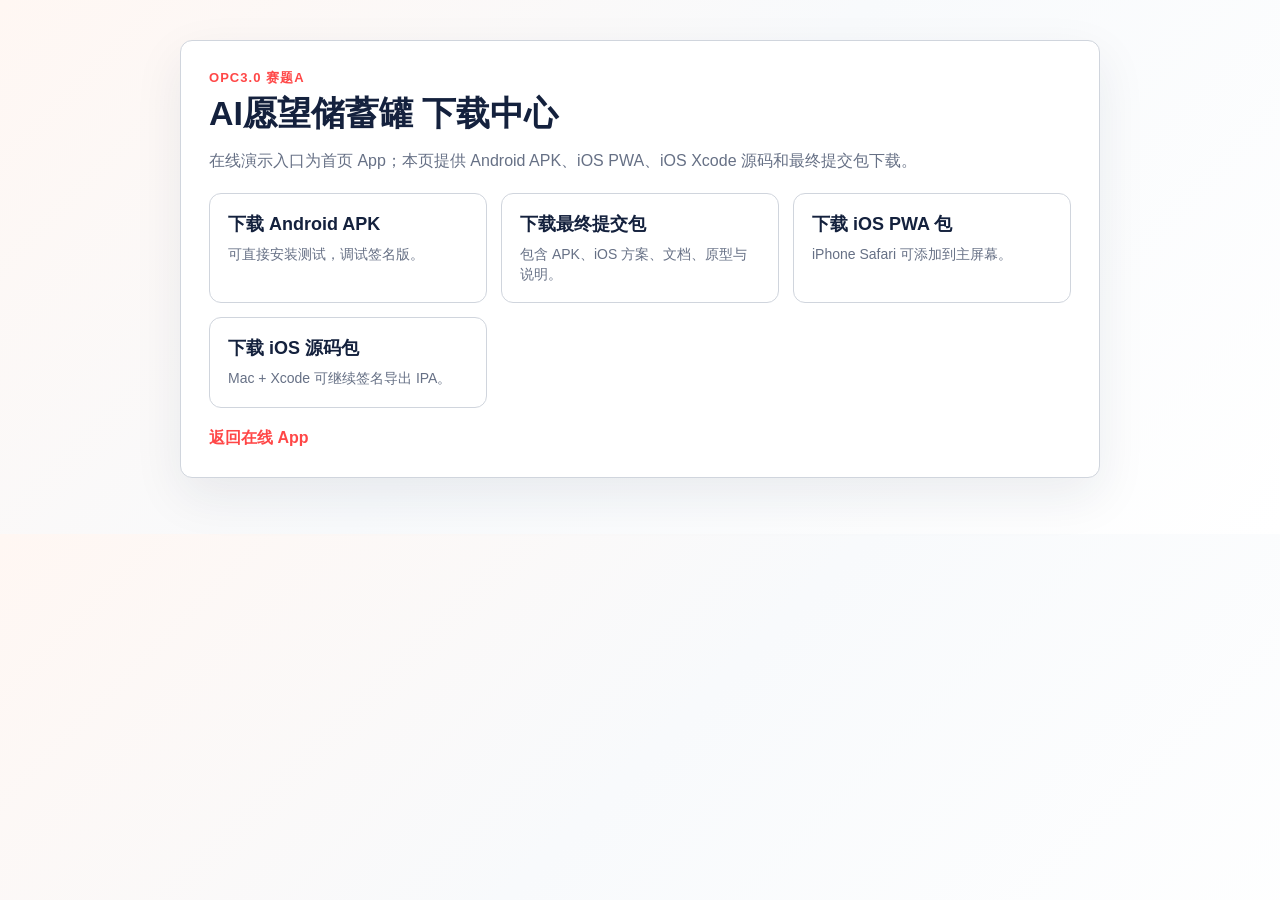
==== downloads.html @ 5b5d4d13 "Deploy AI Wish Saver Render site" ====
<!doctype html>
<html lang="zh-CN">
<head>
  <meta charset="utf-8" />
  <meta name="viewport" content="width=device-width, initial-scale=1" />
  <title>AI愿望储蓄罐 下载中心</title>
  <style>
    :root { color-scheme: light; font-family: "Segoe UI", "Microsoft YaHei", Arial, sans-serif; --red:#ff4747; --ink:#14213d; --muted:#667085; --line:#d0d5dd; --soft:#f8fafc; }
    * { box-sizing: border-box; }
    body { margin: 0; background: linear-gradient(135deg,#fff7f3,#f8fafc 48%,#fff); color: var(--ink); }
    main { max-width: 960px; margin: 0 auto; padding: 40px 20px 56px; }
    .hero { background: #fff; border: 1px solid var(--line); border-radius: 12px; padding: 28px; box-shadow: 0 18px 50px rgba(20,33,61,.08); }
    .kicker { color: var(--red); font-size: 13px; font-weight: 900; letter-spacing: .08em; text-transform: uppercase; }
    h1 { margin: 8px 0; font-size: 34px; line-height: 1.1; }
    p { color: var(--muted); line-height: 1.65; }
    .grid { display: grid; grid-template-columns: repeat(auto-fit, minmax(240px, 1fr)); gap: 14px; margin-top: 18px; }
    a.card { display: block; text-decoration: none; color: inherit; background: #fff; border: 1px solid var(--line); border-radius: 12px; padding: 18px; transition: .18s ease; }
    a.card:hover { transform: translateY(-2px); border-color: var(--red); box-shadow: 0 14px 32px rgba(20,33,61,.08); }
    a.card strong { display: block; margin-bottom: 8px; font-size: 18px; }
    a.card span { color: var(--muted); font-size: 14px; line-height: 1.45; }
    .primary { background: var(--red); color: #fff; border-color: var(--red); }
    .primary span { color: rgba(255,255,255,.86); }
    .back { display: inline-flex; margin-top: 20px; color: var(--red); font-weight: 800; text-decoration: none; }
  </style>
</head>
<body>
  <main>
    <section class="hero">
      <div class="kicker">OPC3.0 赛题A</div>
      <h1>AI愿望储蓄罐 下载中心</h1>
      <p>在线演示入口为首页 App；本页提供 Android APK、iOS PWA、iOS Xcode 源码和最终提交包下载。</p>
      <div class="grid">
        <a class="card primary" href="./downloads/OPC3赛题A_AI愿望储蓄罐.apk" download>
          <strong>下载 Android APK</strong>
          <span>可直接安装测试，调试签名版。</span>
        </a>
        <a class="card" href="./downloads/OPC3赛题A_AI愿望储蓄罐_最终提交包_含APK_iOS.zip" download>
          <strong>下载最终提交包</strong>
          <span>包含 APK、iOS 方案、文档、原型与说明。</span>
        </a>
        <a class="card" href="./downloads/OPC3A_AIWishSaver_iOS_PWA.zip" download>
          <strong>下载 iOS PWA 包</strong>
          <span>iPhone Safari 可添加到主屏幕。</span>
        </a>
        <a class="card" href="./downloads/OPC3A_AIWishSaver_iOS_WKWebView_Source.zip" download>
          <strong>下载 iOS 源码包</strong>
          <span>Mac + Xcode 可继续签名导出 IPA。</span>
        </a>
      </div>
      <a class="back" href="./">返回在线 App</a>
    </section>
  </main>
</body>
</html>
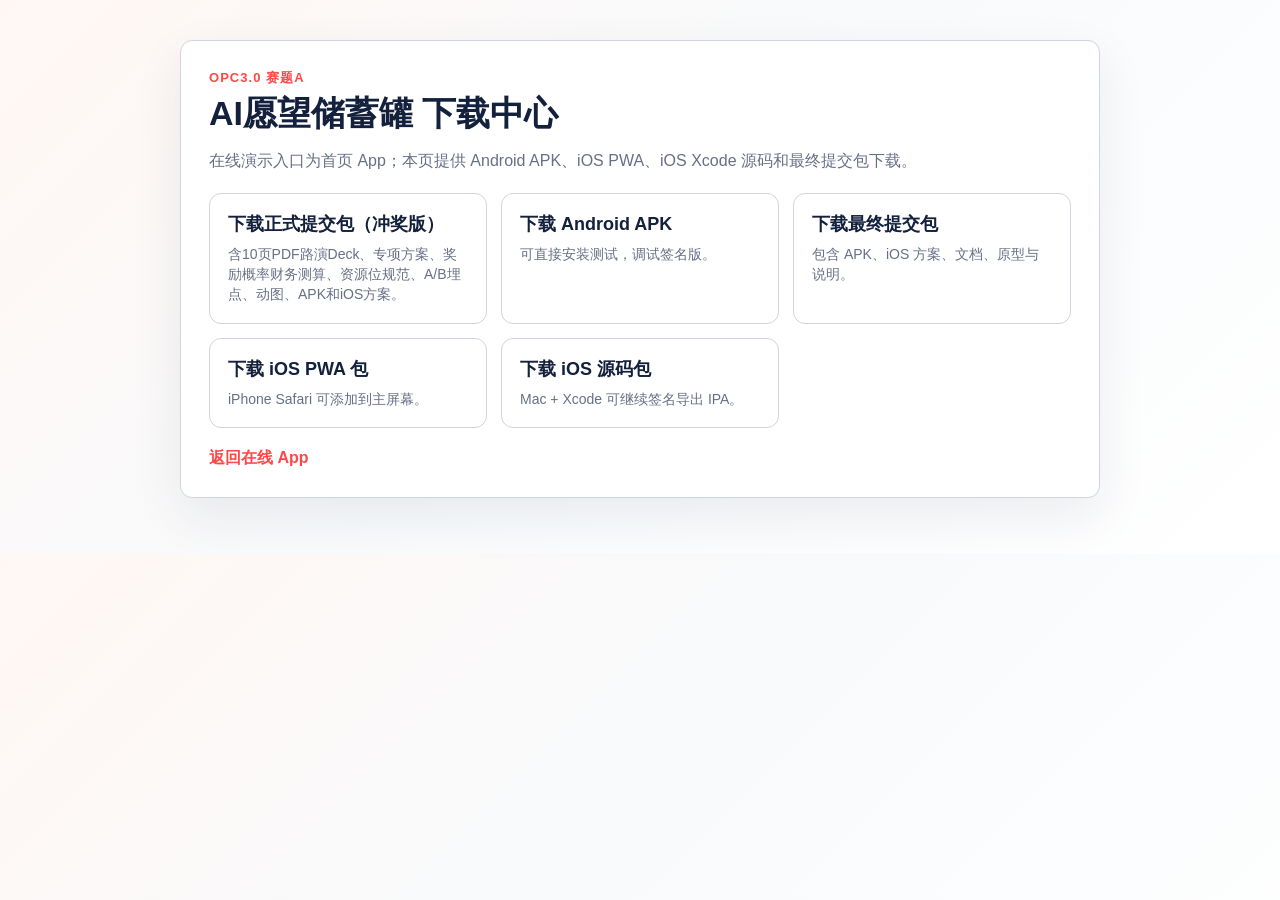
==== commit a9942982: "Align submission with Topic A requirements" ====
--- a/downloads.html
+++ b/downloads.html
@@ -30,6 +30,10 @@
       <h1>AI愿望储蓄罐 下载中心</h1>
       <p>在线演示入口为首页 App；本页提供 Android APK、iOS PWA、iOS Xcode 源码和最终提交包下载。</p>
       <div class="grid">
+        <a class="card primary" href="./downloads/OPC3赛题A_AI愿望储蓄罐_正式提交包_冲奖版.zip" download>
+          <strong>下载正式提交包（冲奖版）</strong>
+          <span>含10页PDF路演Deck、专项方案、奖励概率财务测算、资源位规范、A/B埋点、动图、APK和iOS方案。</span>
+        </a>
         <a class="card primary" href="./downloads/OPC3赛题A_AI愿望储蓄罐.apk" download>
           <strong>下载 Android APK</strong>
           <span>可直接安装测试，调试签名版。</span>
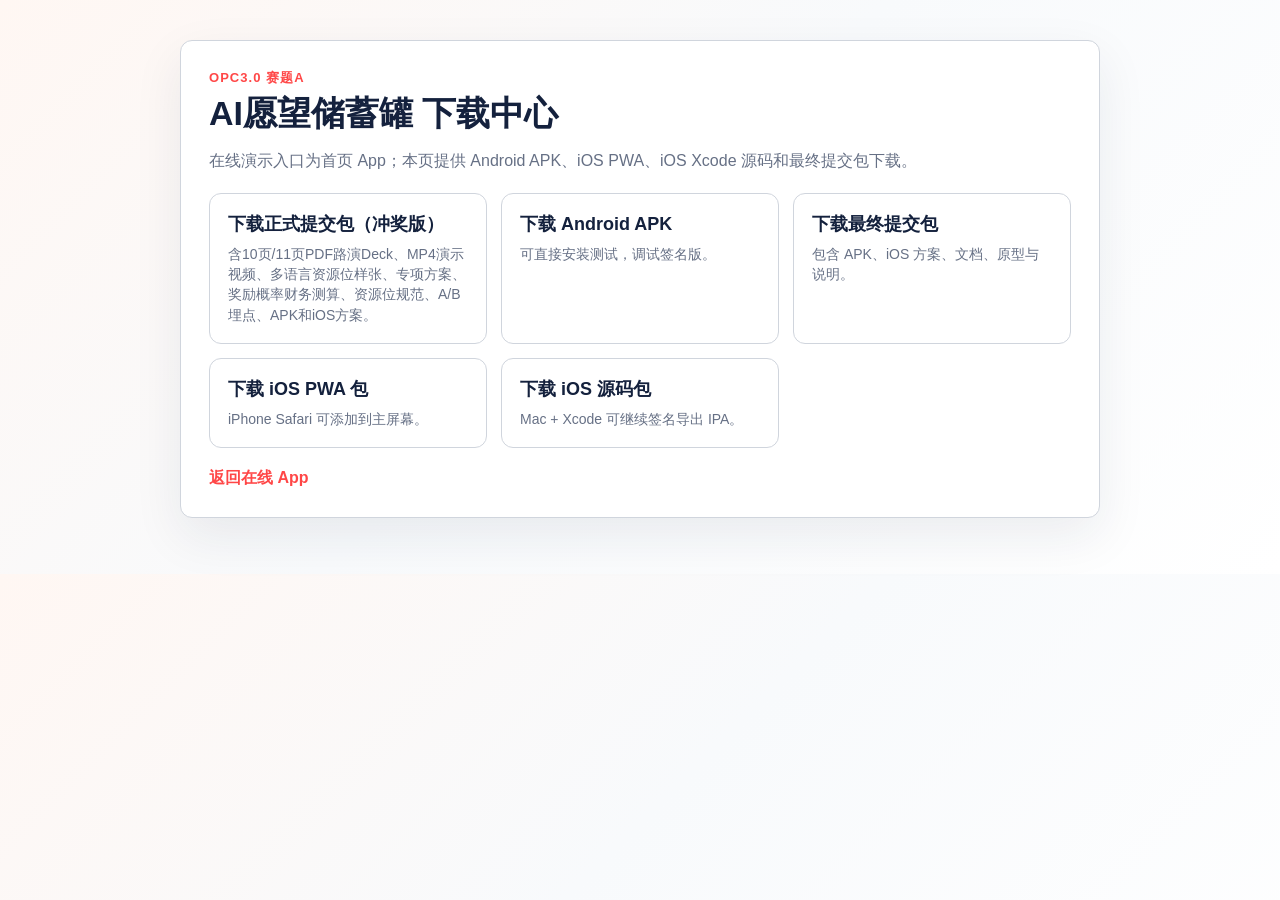
==== commit 4b08bba6: "Add final bonus submission materials" ====
--- a/downloads.html
+++ b/downloads.html
@@ -32,7 +32,7 @@
       <div class="grid">
         <a class="card primary" href="./downloads/OPC3赛题A_AI愿望储蓄罐_正式提交包_冲奖版.zip" download>
           <strong>下载正式提交包（冲奖版）</strong>
-          <span>含10页PDF路演Deck、专项方案、奖励概率财务测算、资源位规范、A/B埋点、动图、APK和iOS方案。</span>
+          <span>含10页/11页PDF路演Deck、MP4演示视频、多语言资源位样张、专项方案、奖励概率财务测算、资源位规范、A/B埋点、APK和iOS方案。</span>
         </a>
         <a class="card primary" href="./downloads/OPC3赛题A_AI愿望储蓄罐.apk" download>
           <strong>下载 Android APK</strong>
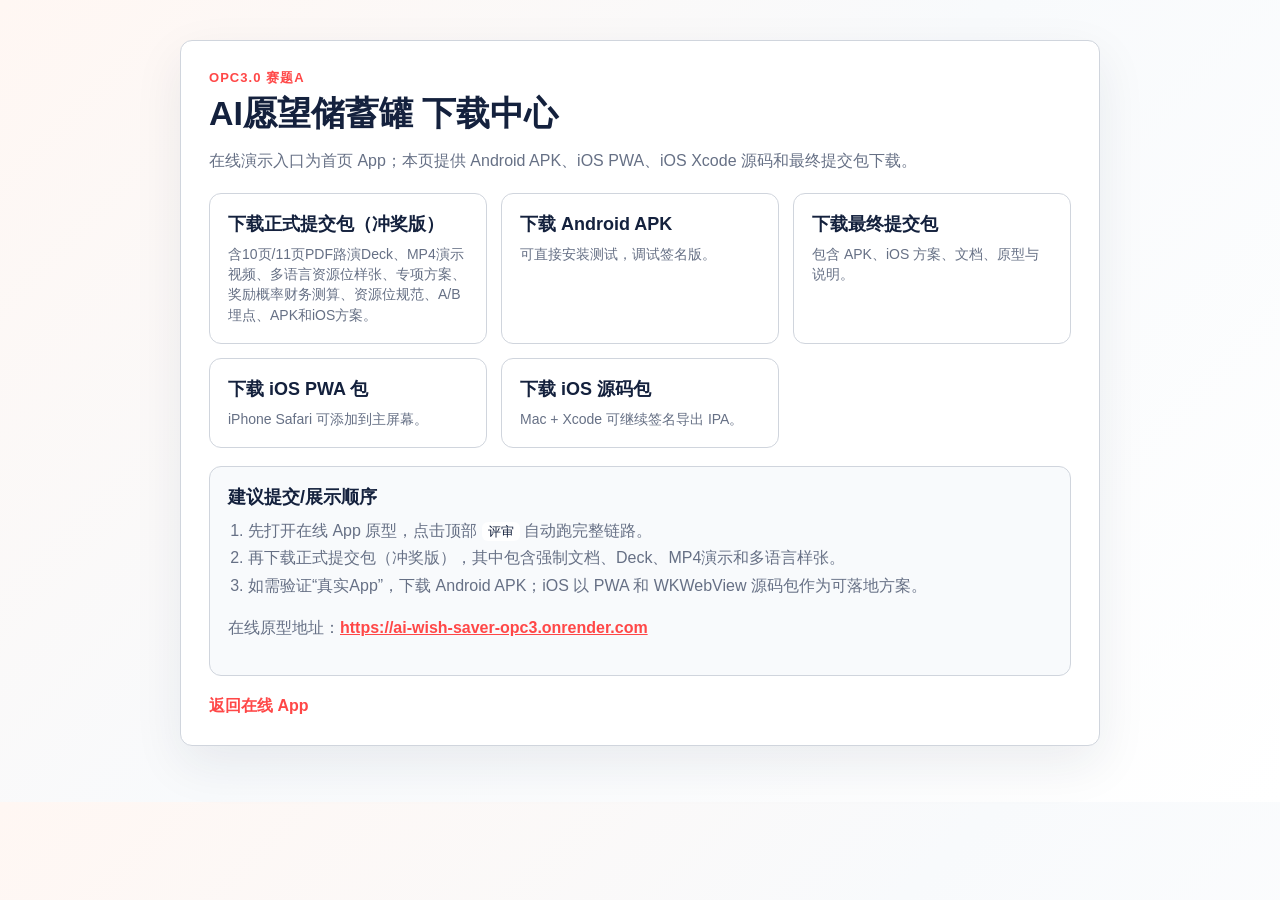
==== commit bd68f3dc: "Polish judge review flow" ====
--- a/downloads.html
+++ b/downloads.html
@@ -20,6 +20,11 @@
     a.card span { color: var(--muted); font-size: 14px; line-height: 1.45; }
     .primary { background: var(--red); color: #fff; border-color: var(--red); }
     .primary span { color: rgba(255,255,255,.86); }
+    .proof { margin-top: 18px; padding: 18px; border: 1px solid var(--line); border-radius: 12px; background: #f8fafc; }
+    .proof strong { display: block; margin-bottom: 8px; font-size: 18px; }
+    .proof ol { margin: 0 0 10px 20px; padding: 0; color: var(--muted); line-height: 1.7; }
+    .proof a { color: var(--red); font-weight: 800; }
+    .proof code { padding: 2px 6px; border-radius: 6px; background: #fff; color: var(--ink); }
     .back { display: inline-flex; margin-top: 20px; color: var(--red); font-weight: 800; text-decoration: none; }
   </style>
 </head>
@@ -51,6 +56,15 @@
           <span>Mac + Xcode 可继续签名导出 IPA。</span>
         </a>
       </div>
+      <div class="proof">
+        <strong>建议提交/展示顺序</strong>
+        <ol>
+          <li>先打开在线 App 原型，点击顶部 <code>评审</code> 自动跑完整链路。</li>
+          <li>再下载正式提交包（冲奖版），其中包含强制文档、Deck、MP4演示和多语言样张。</li>
+          <li>如需验证“真实App”，下载 Android APK；iOS 以 PWA 和 WKWebView 源码包作为可落地方案。</li>
+        </ol>
+        <p>在线原型地址：<a href="https://ai-wish-saver-opc3.onrender.com">https://ai-wish-saver-opc3.onrender.com</a></p>
+      </div>
       <a class="back" href="./">返回在线 App</a>
     </section>
   </main>
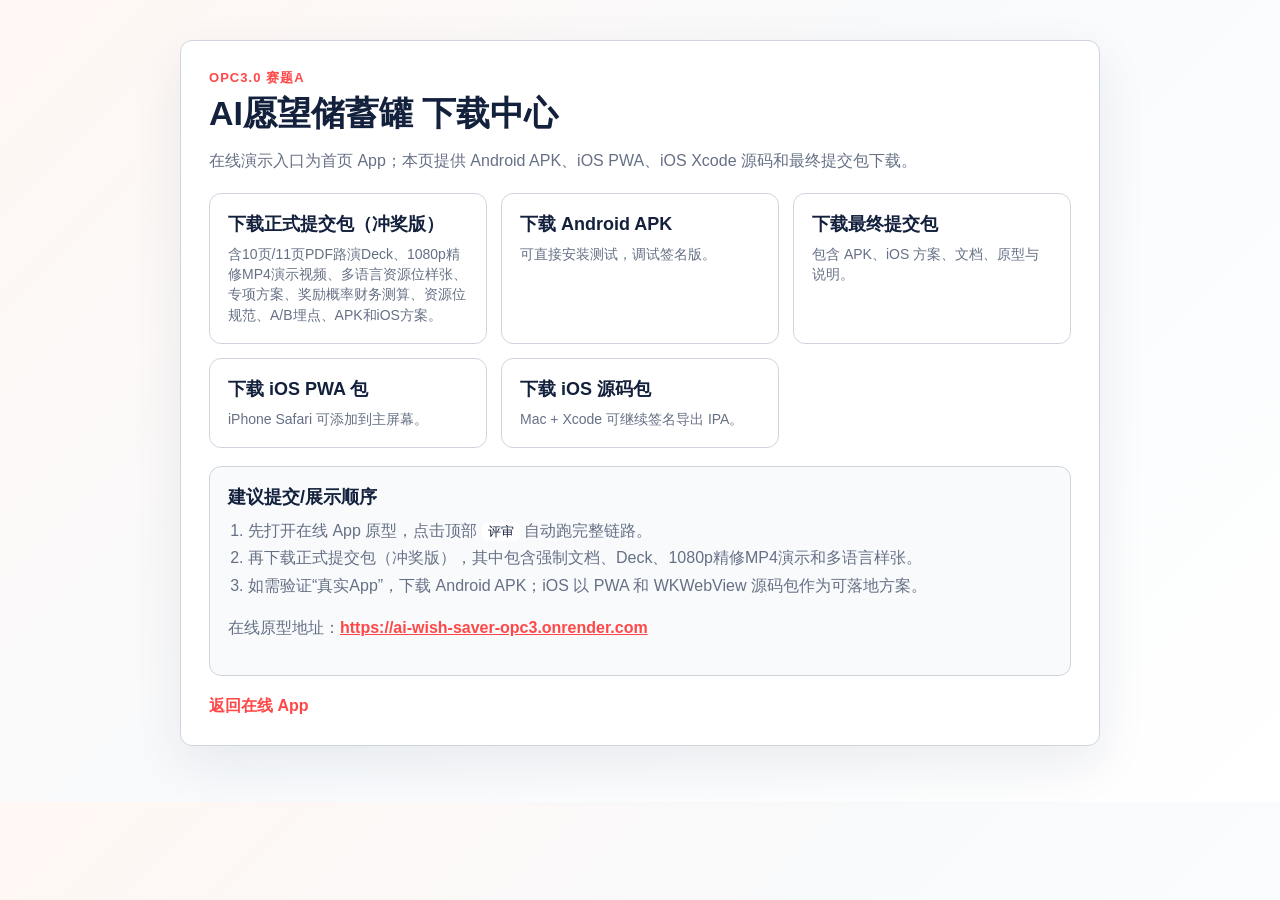
==== commit 0282b926: "Replace demo video with polished version" ====
--- a/downloads.html
+++ b/downloads.html
@@ -37,7 +37,7 @@
       <div class="grid">
         <a class="card primary" href="./downloads/OPC3赛题A_AI愿望储蓄罐_正式提交包_冲奖版.zip" download>
           <strong>下载正式提交包（冲奖版）</strong>
-          <span>含10页/11页PDF路演Deck、MP4演示视频、多语言资源位样张、专项方案、奖励概率财务测算、资源位规范、A/B埋点、APK和iOS方案。</span>
+          <span>含10页/11页PDF路演Deck、1080p精修MP4演示视频、多语言资源位样张、专项方案、奖励概率财务测算、资源位规范、A/B埋点、APK和iOS方案。</span>
         </a>
         <a class="card primary" href="./downloads/OPC3赛题A_AI愿望储蓄罐.apk" download>
           <strong>下载 Android APK</strong>
@@ -60,7 +60,7 @@
         <strong>建议提交/展示顺序</strong>
         <ol>
           <li>先打开在线 App 原型，点击顶部 <code>评审</code> 自动跑完整链路。</li>
-          <li>再下载正式提交包（冲奖版），其中包含强制文档、Deck、MP4演示和多语言样张。</li>
+          <li>再下载正式提交包（冲奖版），其中包含强制文档、Deck、1080p精修MP4演示和多语言样张。</li>
           <li>如需验证“真实App”，下载 Android APK；iOS 以 PWA 和 WKWebView 源码包作为可落地方案。</li>
         </ol>
         <p>在线原型地址：<a href="https://ai-wish-saver-opc3.onrender.com">https://ai-wish-saver-opc3.onrender.com</a></p>
